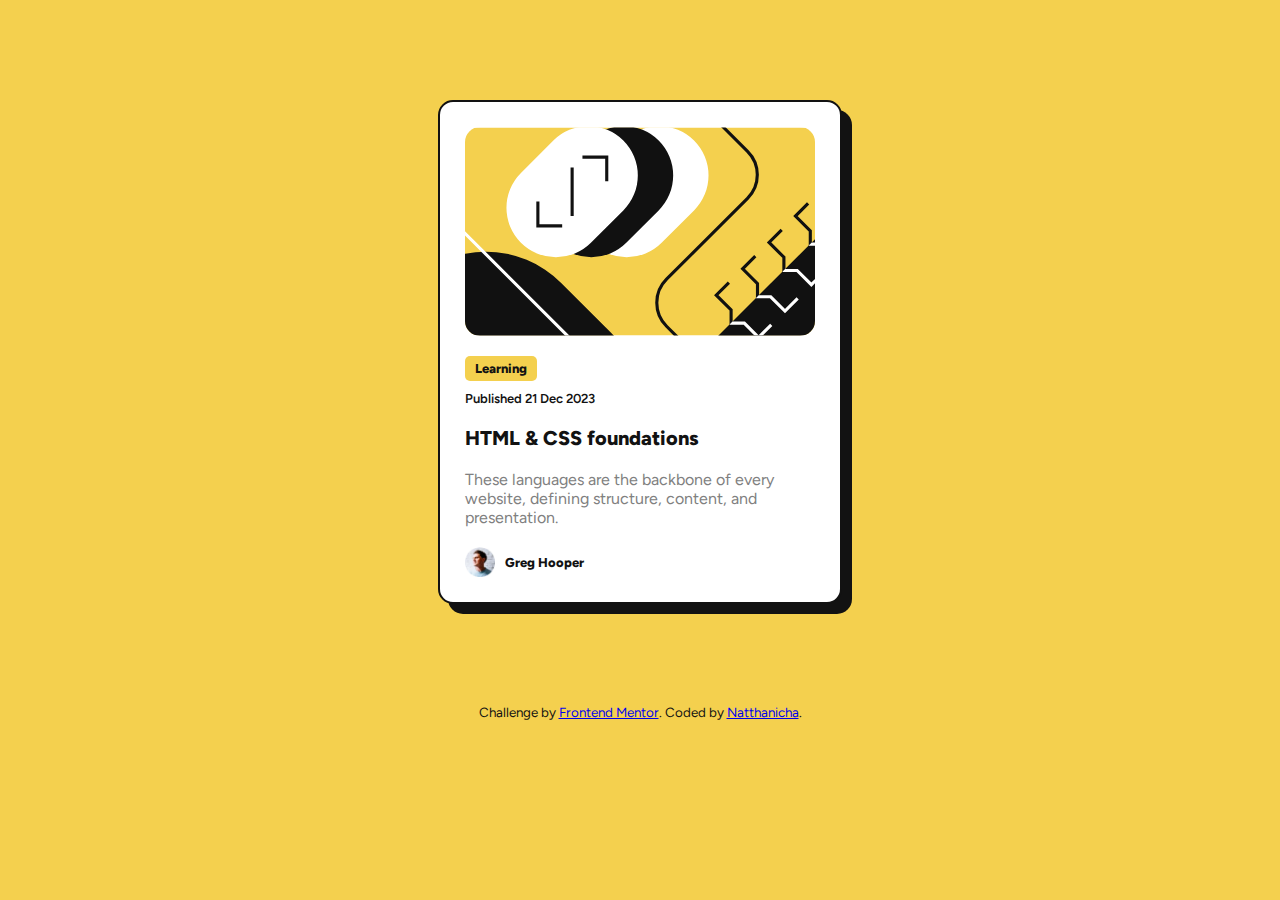
==== blog-preview-card-main/index.html @ 70ce9fc6 "add completed exercise" ====
<!DOCTYPE html>
<html lang="en">
<head>
  <meta charset="UTF-8">
  <meta name="viewport" content="width=device-width, initial-scale=1.0"> 
  <link rel="icon" type="image/png" sizes="32x32" href="./assets/images/favicon-32x32.png">
  <title>Frontend Mentor | Blog preview card</title>
  <link rel="stylesheet" href="style.css">
</head>
<body>
  <div class="card">
    <img class="article-illustration" src="assets/images/illustration-article.svg" alt="Artical illustration">
    
    <div>
      <div class="tag">Learning</div>
      <div class="date">Published 21 Dec 2023</div>
    </div>

    <div class="title">HTML & CSS foundations</div>

    <div class="content">These languages are the backbone of every website, defining structure, content, and presentation.</div>

    <div class="author"> 
      <img class="avatar-img" src="assets/images/image-avatar.webp" alt="Avatar Image: Greg Hooper">
      <div>Greg Hooper</div> 
    </div>

  </div>
  
  <div class="attribution">
    Challenge by <a href="https://www.frontendmentor.io?ref=challenge" target="_blank">Frontend Mentor</a>. 
    Coded by <a href="https://www.linkedin.com/in/natthanicha-t/" target="_blank">Natthanicha</a>.
  </div>

</body>
</html>
---- blog-preview-card-main/style.css ----
@import url('https://fonts.googleapis.com/css2?family=Figtree:ital,wght@0,300..900;1,300..900&display=swap');

body {
    height: 100%;
    background-color: hsl(47, 88%, 63%);
    font-family: 'Figtree', sans-serif;
    color: hsl(0, 0%, 7%);
    font-size: 16px;
    display: flex;
    flex-direction: column;
    justify-content: center;
    align-items: center;
    margin: 0;
    padding: 10px;
}

.card {
    background-color: hsl(0, 0%, 100%);
    box-shadow: 10px 10px hsl(0, 0%, 7%);
    border-radius: 15px;
    border: 2px solid hsl(0, 0%, 7%);
    display: flex;
    flex-direction: column;
    width: 350px;
    height: auto;
    margin-top: 10vh;
    padding: 25px;
    gap: 20px;

}

.title {
    font-size: 20px;
    font-weight: 800;
    font-family: 'Figtree', sans-serif;
}

.author {
    font-size: small;
    font-weight: 800;
    font-family: 'Figtree', sans-serif;
    display: flex;
    flex-direction: row;
    align-self: baseline;
    align-items: center;
    justify-content: flex-start;
    height: 30px;
    text-align: center;
}

.avatar-img {
    height: 30px;
    margin-right: 10px;
}

.attribution{
    margin: 100px;
    text-align: center;
    font-size: smaller;

}

.tag {
    background-color:  hsl(47, 88%, 63%);
    padding: 5px 10px;
    border-radius: 5px;
    font-size: small;
    font-weight: 800;
    width: min-content;
}

.article-illustration {
    width: 100%;
    border-radius: 15px;
}

.date {
    font-size: small;
    font-weight: 600;
    margin-top: 10px;
}

.content {
    color: hsl(0, 0%, 50%);
}
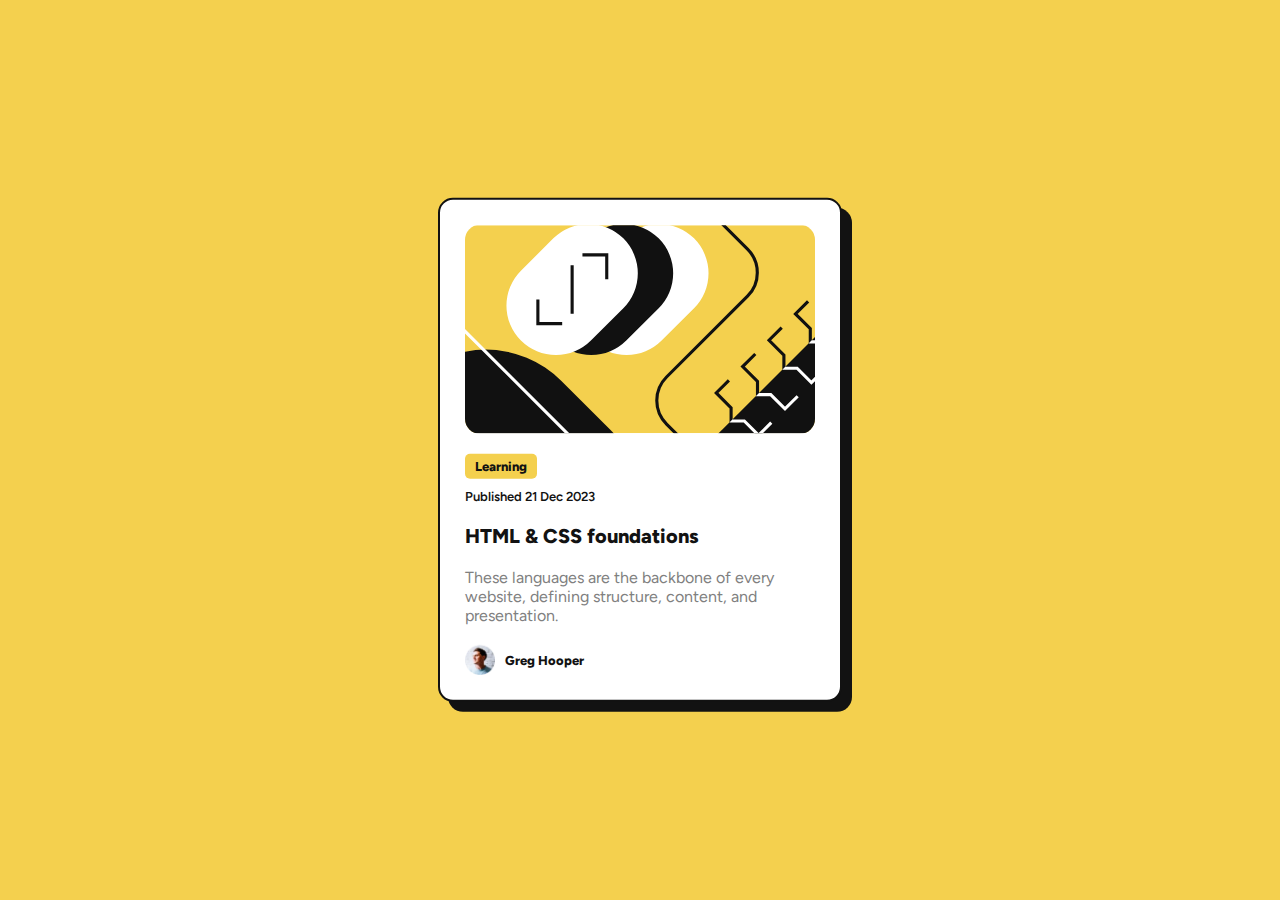
==== commit 8e0de90c: "adjust card position" ====
--- a/blog-preview-card-main/index.html
+++ b/blog-preview-card-main/index.html
@@ -26,11 +26,6 @@
     </div>
 
   </div>
-  
-  <div class="attribution">
-    Challenge by <a href="https://www.frontendmentor.io?ref=challenge" target="_blank">Frontend Mentor</a>. 
-    Coded by <a href="https://www.linkedin.com/in/natthanicha-t/" target="_blank">Natthanicha</a>.
-  </div>
 
 </body>
 </html>--- a/blog-preview-card-main/style.css
+++ b/blog-preview-card-main/style.css
@@ -23,10 +23,12 @@
     flex-direction: column;
     width: 350px;
     height: auto;
-    margin-top: 10vh;
     padding: 25px;
     gap: 20px;
-
+    position: absolute;
+    top: 50%;
+    left: 50%;
+    transform: translateX(-50%) translateY(-50%);
 }
 
 .title {
